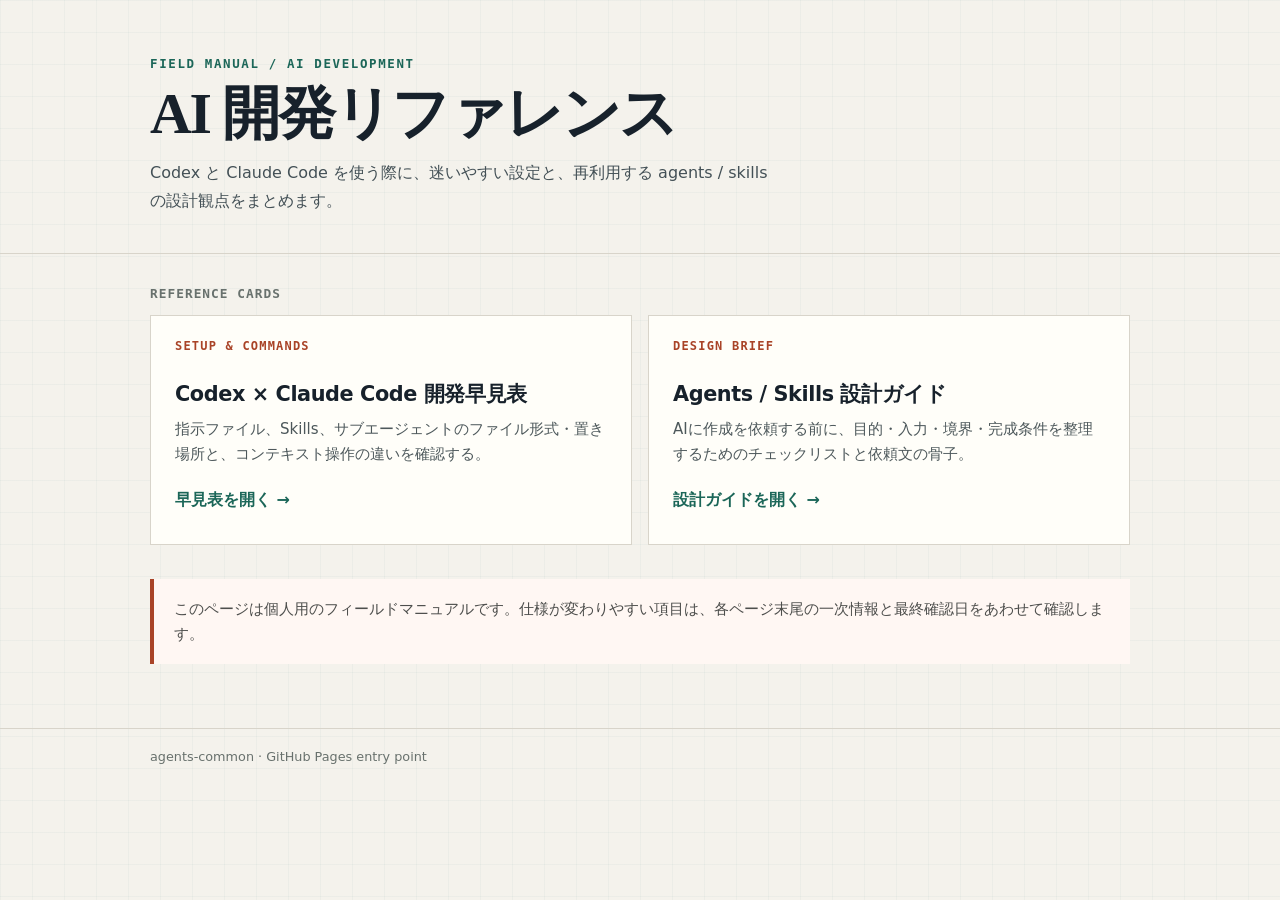
==== docs/index.html @ 3e9df37b "Add GitHub Pages reference site" ====
<!doctype html>
<html lang="ja">
<head>
  <meta charset="utf-8">
  <meta name="viewport" content="width=device-width, initial-scale=1">
  <meta name="description" content="Codex と Claude Code を使うための個人用AI開発リファレンス">
  <title>AI 開発リファレンス | agents-common</title>
  <style>
    :root { --ink:#17212b; --paper:#f4f2ec; --card:#fffef9; --green:#1b6658; --rust:#a94327; --rule:#d8d4ca; --mute:#68716d; }
    * { box-sizing: border-box; }
    body { margin:0; color:var(--ink); background:linear-gradient(90deg,rgba(27,102,88,.035) 1px,transparent 1px) 0 0/32px 32px,linear-gradient(rgba(27,102,88,.035) 1px,transparent 1px) 0 0/32px 32px,var(--paper); font-family:"Yu Gothic UI","Hiragino Sans",system-ui,sans-serif; }
    .wrap { width:min(980px,calc(100% - 32px)); margin:auto; }
    header { padding:58px 0 38px; border-bottom:1px solid var(--rule); }
    .eyebrow { margin:0 0 12px; color:var(--green); font:700 .78rem/1 "Cascadia Code",monospace; letter-spacing:.13em; }
    h1 { margin:0 0 12px; font:700 clamp(2rem,5vw,3.6rem)/1.12 Georgia,"Yu Mincho",serif; letter-spacing:-.035em; }
    .lede { max-width:630px; margin:0; color:#435056; line-height:1.75; }
    main { padding:34px 0 64px; }
    .caption { margin:0 0 14px; color:var(--mute); font:700 .8rem/1 "Cascadia Code",monospace; letter-spacing:.08em; }
    .cards { display:grid; grid-template-columns:repeat(2,minmax(0,1fr)); gap:16px; }
    a.card { display:block; min-height:230px; padding:24px; border:1px solid var(--rule); background:var(--card); color:inherit; text-decoration:none; transition:transform .18s ease,box-shadow .18s ease,border-color .18s ease; }
    a.card:hover { transform:translateY(-3px); border-color:var(--green); box-shadow:0 14px 28px rgba(29,38,36,.1); }
    .kind { display:block; margin-bottom:28px; font:700 .75rem/1 "Cascadia Code",monospace; letter-spacing:.1em; color:var(--rust); }
    h2 { margin:0 0 9px; font-size:1.3rem; letter-spacing:-.02em; }
    .card p { margin:0; color:#4d585b; line-height:1.7; font-size:.94rem; }
    .arrow { display:block; margin-top:22px; color:var(--green); font-weight:700; }
    .note { margin-top:34px; padding:18px 20px; border-left:4px solid var(--rust); background:#fff7f3; color:#4d4e4c; font-size:.91rem; line-height:1.7; }
    footer { border-top:1px solid var(--rule); padding:20px 0 34px; color:var(--mute); font-size:.8rem; }
    @media (max-width:640px) { header { padding:42px 0 30px; } .cards { grid-template-columns:1fr; } }
    @media (prefers-reduced-motion:reduce) { a.card { transition:none; } }
  </style>
</head>
<body>
  <header><div class="wrap">
    <p class="eyebrow">FIELD MANUAL / AI DEVELOPMENT</p>
    <h1>AI 開発リファレンス</h1>
    <p class="lede">Codex と Claude Code を使う際に、迷いやすい設定と、再利用する agents / skills の設計観点をまとめます。</p>
  </div></header>
  <main class="wrap">
    <p class="caption">REFERENCE CARDS</p>
    <div class="cards">
      <a class="card" href="ai-dev-quick-reference.html">
        <span class="kind">SETUP &amp; COMMANDS</span>
        <h2>Codex × Claude Code 開発早見表</h2>
        <p>指示ファイル、Skills、サブエージェントのファイル形式・置き場所と、コンテキスト操作の違いを確認する。</p>
        <span class="arrow">早見表を開く →</span>
      </a>
      <a class="card" href="agents-and-skills-design-guide.html">
        <span class="kind">DESIGN BRIEF</span>
        <h2>Agents / Skills 設計ガイド</h2>
        <p>AIに作成を依頼する前に、目的・入力・境界・完成条件を整理するためのチェックリストと依頼文の骨子。</p>
        <span class="arrow">設計ガイドを開く →</span>
      </a>
    </div>
    <div class="note">このページは個人用のフィールドマニュアルです。仕様が変わりやすい項目は、各ページ末尾の一次情報と最終確認日をあわせて確認します。</div>
  </main>
  <footer><div class="wrap">agents-common · GitHub Pages entry point</div></footer>
</body>
</html>
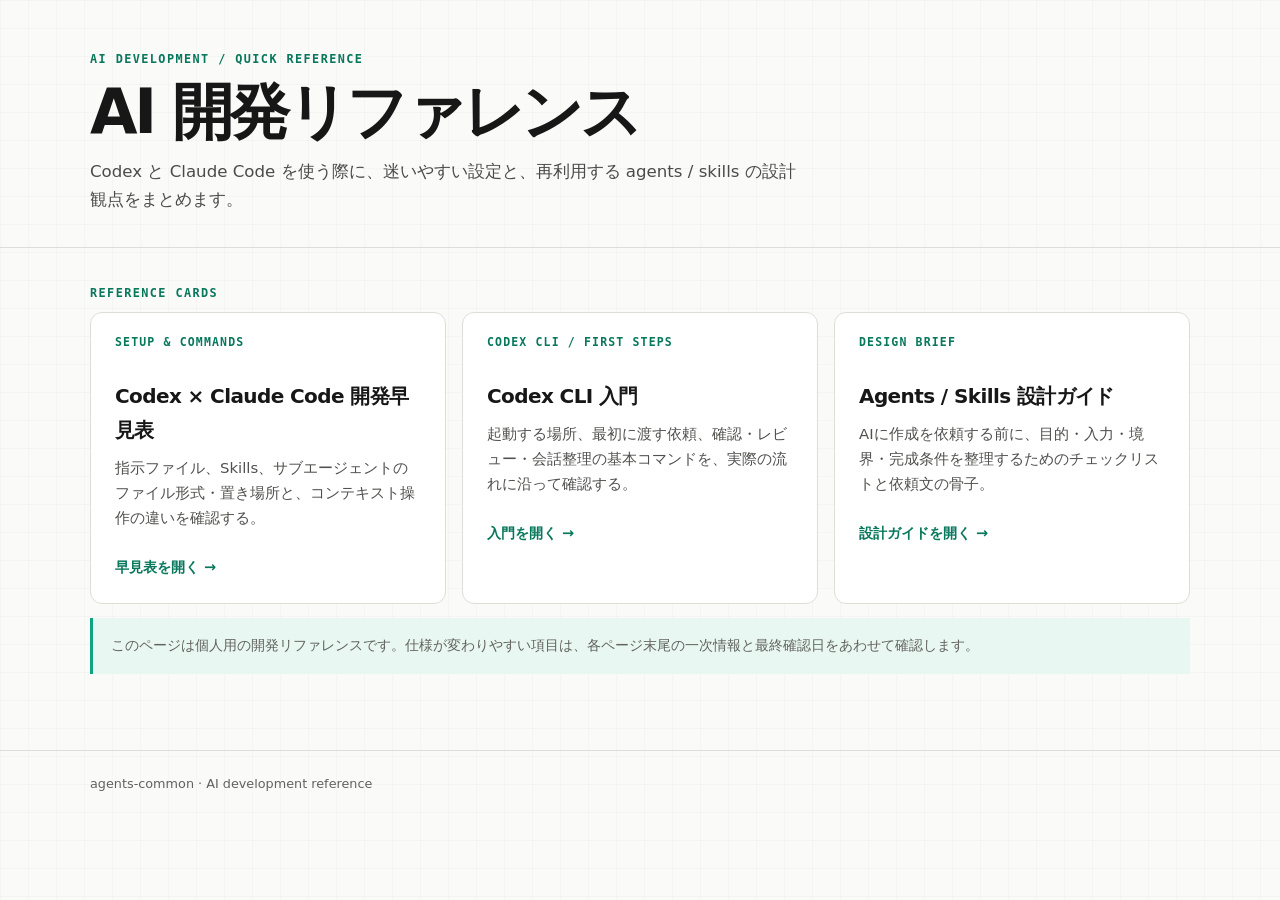
==== commit ac53305e: "Add Codex CLI guide and shared styles" ====
--- a/docs/index.html
+++ b/docs/index.html
@@ -5,33 +5,11 @@
   <meta name="viewport" content="width=device-width, initial-scale=1">
   <meta name="description" content="Codex と Claude Code を使うための個人用AI開発リファレンス">
   <title>AI 開発リファレンス | agents-common</title>
-  <style>
-    :root { --ink:#17212b; --paper:#f4f2ec; --card:#fffef9; --green:#1b6658; --rust:#a94327; --rule:#d8d4ca; --mute:#68716d; }
-    * { box-sizing: border-box; }
-    body { margin:0; color:var(--ink); background:linear-gradient(90deg,rgba(27,102,88,.035) 1px,transparent 1px) 0 0/32px 32px,linear-gradient(rgba(27,102,88,.035) 1px,transparent 1px) 0 0/32px 32px,var(--paper); font-family:"Yu Gothic UI","Hiragino Sans",system-ui,sans-serif; }
-    .wrap { width:min(980px,calc(100% - 32px)); margin:auto; }
-    header { padding:58px 0 38px; border-bottom:1px solid var(--rule); }
-    .eyebrow { margin:0 0 12px; color:var(--green); font:700 .78rem/1 "Cascadia Code",monospace; letter-spacing:.13em; }
-    h1 { margin:0 0 12px; font:700 clamp(2rem,5vw,3.6rem)/1.12 Georgia,"Yu Mincho",serif; letter-spacing:-.035em; }
-    .lede { max-width:630px; margin:0; color:#435056; line-height:1.75; }
-    main { padding:34px 0 64px; }
-    .caption { margin:0 0 14px; color:var(--mute); font:700 .8rem/1 "Cascadia Code",monospace; letter-spacing:.08em; }
-    .cards { display:grid; grid-template-columns:repeat(2,minmax(0,1fr)); gap:16px; }
-    a.card { display:block; min-height:230px; padding:24px; border:1px solid var(--rule); background:var(--card); color:inherit; text-decoration:none; transition:transform .18s ease,box-shadow .18s ease,border-color .18s ease; }
-    a.card:hover { transform:translateY(-3px); border-color:var(--green); box-shadow:0 14px 28px rgba(29,38,36,.1); }
-    .kind { display:block; margin-bottom:28px; font:700 .75rem/1 "Cascadia Code",monospace; letter-spacing:.1em; color:var(--rust); }
-    h2 { margin:0 0 9px; font-size:1.3rem; letter-spacing:-.02em; }
-    .card p { margin:0; color:#4d585b; line-height:1.7; font-size:.94rem; }
-    .arrow { display:block; margin-top:22px; color:var(--green); font-weight:700; }
-    .note { margin-top:34px; padding:18px 20px; border-left:4px solid var(--rust); background:#fff7f3; color:#4d4e4c; font-size:.91rem; line-height:1.7; }
-    footer { border-top:1px solid var(--rule); padding:20px 0 34px; color:var(--mute); font-size:.8rem; }
-    @media (max-width:640px) { header { padding:42px 0 30px; } .cards { grid-template-columns:1fr; } }
-    @media (prefers-reduced-motion:reduce) { a.card { transition:none; } }
-  </style>
+  <link rel="stylesheet" href="css/default.css">
 </head>
 <body>
   <header><div class="wrap">
-    <p class="eyebrow">FIELD MANUAL / AI DEVELOPMENT</p>
+    <p class="eyebrow">AI DEVELOPMENT / QUICK REFERENCE</p>
     <h1>AI 開発リファレンス</h1>
     <p class="lede">Codex と Claude Code を使う際に、迷いやすい設定と、再利用する agents / skills の設計観点をまとめます。</p>
   </div></header>
@@ -44,6 +22,12 @@
         <p>指示ファイル、Skills、サブエージェントのファイル形式・置き場所と、コンテキスト操作の違いを確認する。</p>
         <span class="arrow">早見表を開く →</span>
       </a>
+      <a class="card" href="codex-cli-getting-started.html">
+        <span class="kind">CODEX CLI / FIRST STEPS</span>
+        <h2>Codex CLI 入門</h2>
+        <p>起動する場所、最初に渡す依頼、確認・レビュー・会話整理の基本コマンドを、実際の流れに沿って確認する。</p>
+        <span class="arrow">入門を開く →</span>
+      </a>
       <a class="card" href="agents-and-skills-design-guide.html">
         <span class="kind">DESIGN BRIEF</span>
         <h2>Agents / Skills 設計ガイド</h2>
@@ -51,8 +35,8 @@
         <span class="arrow">設計ガイドを開く →</span>
       </a>
     </div>
-    <div class="note">このページは個人用のフィールドマニュアルです。仕様が変わりやすい項目は、各ページ末尾の一次情報と最終確認日をあわせて確認します。</div>
+    <div class="note">このページは個人用の開発リファレンスです。仕様が変わりやすい項目は、各ページ末尾の一次情報と最終確認日をあわせて確認します。</div>
   </main>
-  <footer><div class="wrap">agents-common · GitHub Pages entry point</div></footer>
+  <footer><div class="wrap">agents-common · AI development reference</div></footer>
 </body>
 </html>
--- a/docs/css/default.css
+++ b/docs/css/default.css
@@ -0,0 +1,147 @@
+:root {
+  --ink: #171717;
+  --muted: #62635f;
+  --page: #fafaf8;
+  --surface: #ffffff;
+  --surface-subtle: #f2f2ee;
+  --line: #deded8;
+  --accent: #10a37f;
+  --accent-dark: #08785d;
+  --accent-tint: #e8f7f1;
+  --code: #20211f;
+  --shadow: 0 12px 30px rgba(0, 0, 0, .055);
+}
+
+* { box-sizing: border-box; }
+html { scroll-behavior: smooth; }
+body {
+  margin: 0;
+  color: var(--ink);
+  background: linear-gradient(90deg, rgba(23, 23, 23, .025) 1px, transparent 1px) 0 0 / 28px 28px,
+    linear-gradient(rgba(23, 23, 23, .025) 1px, transparent 1px) 0 0 / 28px 28px,
+    var(--page);
+  font-family: Inter, "Segoe UI", "Yu Gothic UI", "Hiragino Sans", system-ui, sans-serif;
+  line-height: 1.7;
+}
+
+a { color: var(--accent-dark); }
+a:focus-visible { outline: 3px solid rgba(16, 163, 127, .45); outline-offset: 3px; }
+code, pre, kbd, .path { font-family: "Cascadia Code", "SFMono-Regular", Consolas, monospace; }
+code { font-size: .9em; }
+h1, h2, h3, p { margin-top: 0; }
+.wrap { width: min(1100px, calc(100% - 32px)); margin: 0 auto; }
+
+header, .masthead { padding: 54px 0 32px; border-bottom: 1px solid var(--line); }
+.back { display: inline-block; margin-bottom: 22px; color: var(--muted); font-size: .87rem; text-decoration: none; }
+.back:hover { color: var(--accent-dark); text-decoration: underline; text-underline-offset: 4px; }
+.eyebrow, .caption {
+  margin: 0 0 13px;
+  color: var(--accent-dark);
+  font: 700 .74rem/1 "Cascadia Code", monospace;
+  letter-spacing: .12em;
+  text-transform: uppercase;
+}
+h1 {
+  max-width: 790px;
+  margin-bottom: 14px;
+  font-size: clamp(2rem, 4.8vw, 4.1rem);
+  font-weight: 700;
+  letter-spacing: -.055em;
+  line-height: 1.06;
+}
+h1 em { color: var(--accent-dark); font-style: normal; }
+.lede { max-width: 720px; margin-bottom: 0; color: #4b4c49; font-size: 1.04rem; }
+.stamp { display: inline-block; margin-top: 16px; color: var(--muted); font-size: .8rem; }
+
+nav {
+  position: sticky;
+  top: 0;
+  z-index: 5;
+  border-bottom: 1px solid var(--line);
+  background: rgba(250, 250, 248, .9);
+  backdrop-filter: blur(14px);
+}
+nav .wrap { display: flex; gap: 19px; overflow-x: auto; padding: 11px 0; }
+nav a { flex: none; color: var(--muted); font-size: .86rem; text-decoration: none; }
+nav a:hover { color: var(--ink); }
+main { padding: 40px 0 76px; }
+section { margin-bottom: 56px; }
+.section-title { display: flex; align-items: baseline; gap: 12px; margin-bottom: 18px; }
+.section-title span { color: var(--accent-dark); font: 700 .74rem/1 "Cascadia Code", monospace; }
+h2 { margin: 0; font-size: clamp(1.25rem, 2.5vw, 1.62rem); letter-spacing: -.03em; }
+h3 { margin-bottom: 8px; font-size: 1rem; letter-spacing: -.01em; }
+
+.cards, .comparison, .split { display: grid; grid-template-columns: repeat(2, minmax(0, 1fr)); gap: 16px; }
+.cards { grid-template-columns: repeat(3, minmax(0, 1fr)); }
+a.card, .card, .tool-card, .tile {
+  display: block;
+  border: 1px solid var(--line);
+  border-radius: 12px;
+  background: var(--surface);
+  color: inherit;
+}
+a.card { min-height: 226px; padding: 24px; text-decoration: none; transition: transform .18s ease, box-shadow .18s ease, border-color .18s ease; }
+a.card:hover { transform: translateY(-3px); border-color: #b6b6ae; box-shadow: var(--shadow); }
+.kind, .tag { display: block; margin-bottom: 30px; color: var(--accent-dark); font: 700 .72rem/1 "Cascadia Code", monospace; letter-spacing: .1em; }
+a.card h2 { margin-bottom: 9px; font-size: 1.25rem; }
+.card p, .tile p { color: #50514e; font-size: .93rem; }
+.arrow { display: block; margin-top: 23px; color: var(--accent-dark); font-size: .9rem; font-weight: 700; }
+.note, .hint { color: var(--muted); font-size: .87rem; }
+.note { margin-top: 14px; }
+.note:not(.tool-card .note) { padding: 16px 18px; border-left: 3px solid var(--accent); background: var(--accent-tint); }
+
+.answer, .lead-card { padding: 20px 22px; border-left: 4px solid var(--accent); background: var(--accent-tint); }
+.answer { display: grid; grid-template-columns: auto 1fr; gap: 14px; align-items: start; }
+.answer strong { font-size: 1.4rem; line-height: 1; }
+.answer p, .lead-card p { margin: 0; }
+.tool-card { overflow: hidden; box-shadow: var(--shadow); }
+.tool-card header { display: flex; justify-content: space-between; align-items: center; padding: 15px 18px; border: 0; background: #1f201e; color: white; }
+.tool-card.claude header { background: #62635f; }
+.tool-card h3 { margin: 0; font-size: 1.12rem; }
+.tool-card header small { font-family: "Cascadia Code", monospace; font-size: .75rem; opacity: .8; }
+.tool-card .body, .card, .tile { padding: 20px; }
+.tool-card p:last-child, .tool-card ul:last-child, .card p:last-child, .card ul:last-child { margin-bottom: 0; }
+.fact { padding: 13px 0; border-bottom: 1px solid var(--line); }
+.fact:first-child { padding-top: 0; }
+.fact:last-child { padding-bottom: 0; border-bottom: 0; }
+.label { display: block; margin-bottom: 3px; color: var(--muted); font-size: .74rem; font-weight: 700; letter-spacing: .06em; }
+.path { display: block; overflow-wrap: anywhere; color: var(--code); font-weight: 700; }
+
+.grid { display: grid; grid-template-columns: repeat(3, minmax(0, 1fr)); gap: 16px; }
+.command-list { display: grid; gap: 9px; }
+.command { display: grid; grid-template-columns: 126px 1fr; gap: 14px; align-items: center; padding: 12px 14px; border: 1px solid var(--line); border-radius: 8px; background: var(--surface-subtle); }
+.command code { width: fit-content; padding: 3px 6px; border-radius: 4px; background: var(--code); color: white; font-weight: 700; }
+.command p { margin: 0; font-size: .9rem; }
+.personal { padding: 20px; border: 1px dashed #b5b6ae; border-radius: 12px; background: rgba(255, 255, 255, .65); }
+.personal h3 { margin-bottom: 8px; }
+.personal ul { margin: 0; padding-left: 1.15rem; }
+
+.decision { display: grid; grid-template-columns: repeat(3, minmax(0, 1fr)); gap: 1px; overflow: hidden; border: 1px solid var(--line); border-radius: 12px; background: var(--line); }
+.decision article { padding: 19px; background: var(--surface); }
+.decision p { margin: 0; color: #50514e; font-size: .91rem; }
+.checklist { display: grid; grid-template-columns: repeat(2, minmax(0, 1fr)); gap: 10px 16px; margin: 0; padding: 0; list-style: none; }
+.checklist li { padding: 12px 0; border-bottom: 1px solid var(--line); }
+.checklist strong { display: block; font-size: .94rem; }
+.checklist span { color: var(--muted); font-size: .88rem; }
+.card.skill, .card.agent { border-top: 4px solid var(--accent); }
+.tag { width: fit-content; margin-bottom: 13px; padding: 4px 7px; border-radius: 4px; background: var(--accent-tint); }
+pre { overflow: auto; margin: 0; padding: 18px; border-radius: 8px; background: var(--code); color: #f5f5f2; font-size: .83rem; line-height: 1.65; white-space: pre-wrap; }
+.table-wrap { overflow-x: auto; border: 1px solid var(--line); border-radius: 12px; background: var(--surface); }
+table { width: 100%; min-width: 690px; border-collapse: collapse; font-size: .9rem; }
+th, td { padding: 13px 14px; border-bottom: 1px solid var(--line); text-align: left; vertical-align: top; }
+th { background: var(--surface-subtle); color: #41423f; font-size: .78rem; letter-spacing: .05em; }
+tr:last-child td { border-bottom: 0; }
+.sources { display: flex; flex-wrap: wrap; gap: 9px; }
+.sources a { padding: 7px 10px; border: 1px solid var(--line); border-radius: 7px; background: var(--surface); color: var(--ink); font-size: .82rem; text-decoration: none; }
+.sources a:hover { border-color: var(--accent); color: var(--accent-dark); }
+footer { padding: 22px 0 38px; border-top: 1px solid var(--line); color: var(--muted); font-size: .8rem; }
+
+@media (max-width: 760px) {
+  header, .masthead { padding-top: 40px; }
+  .cards, .comparison, .split, .grid, .checklist, .decision { grid-template-columns: 1fr; }
+  .command { grid-template-columns: 102px 1fr; gap: 10px; }
+}
+@media (prefers-reduced-motion: reduce) {
+  html { scroll-behavior: auto; }
+  a.card { transition: none; }
+}
